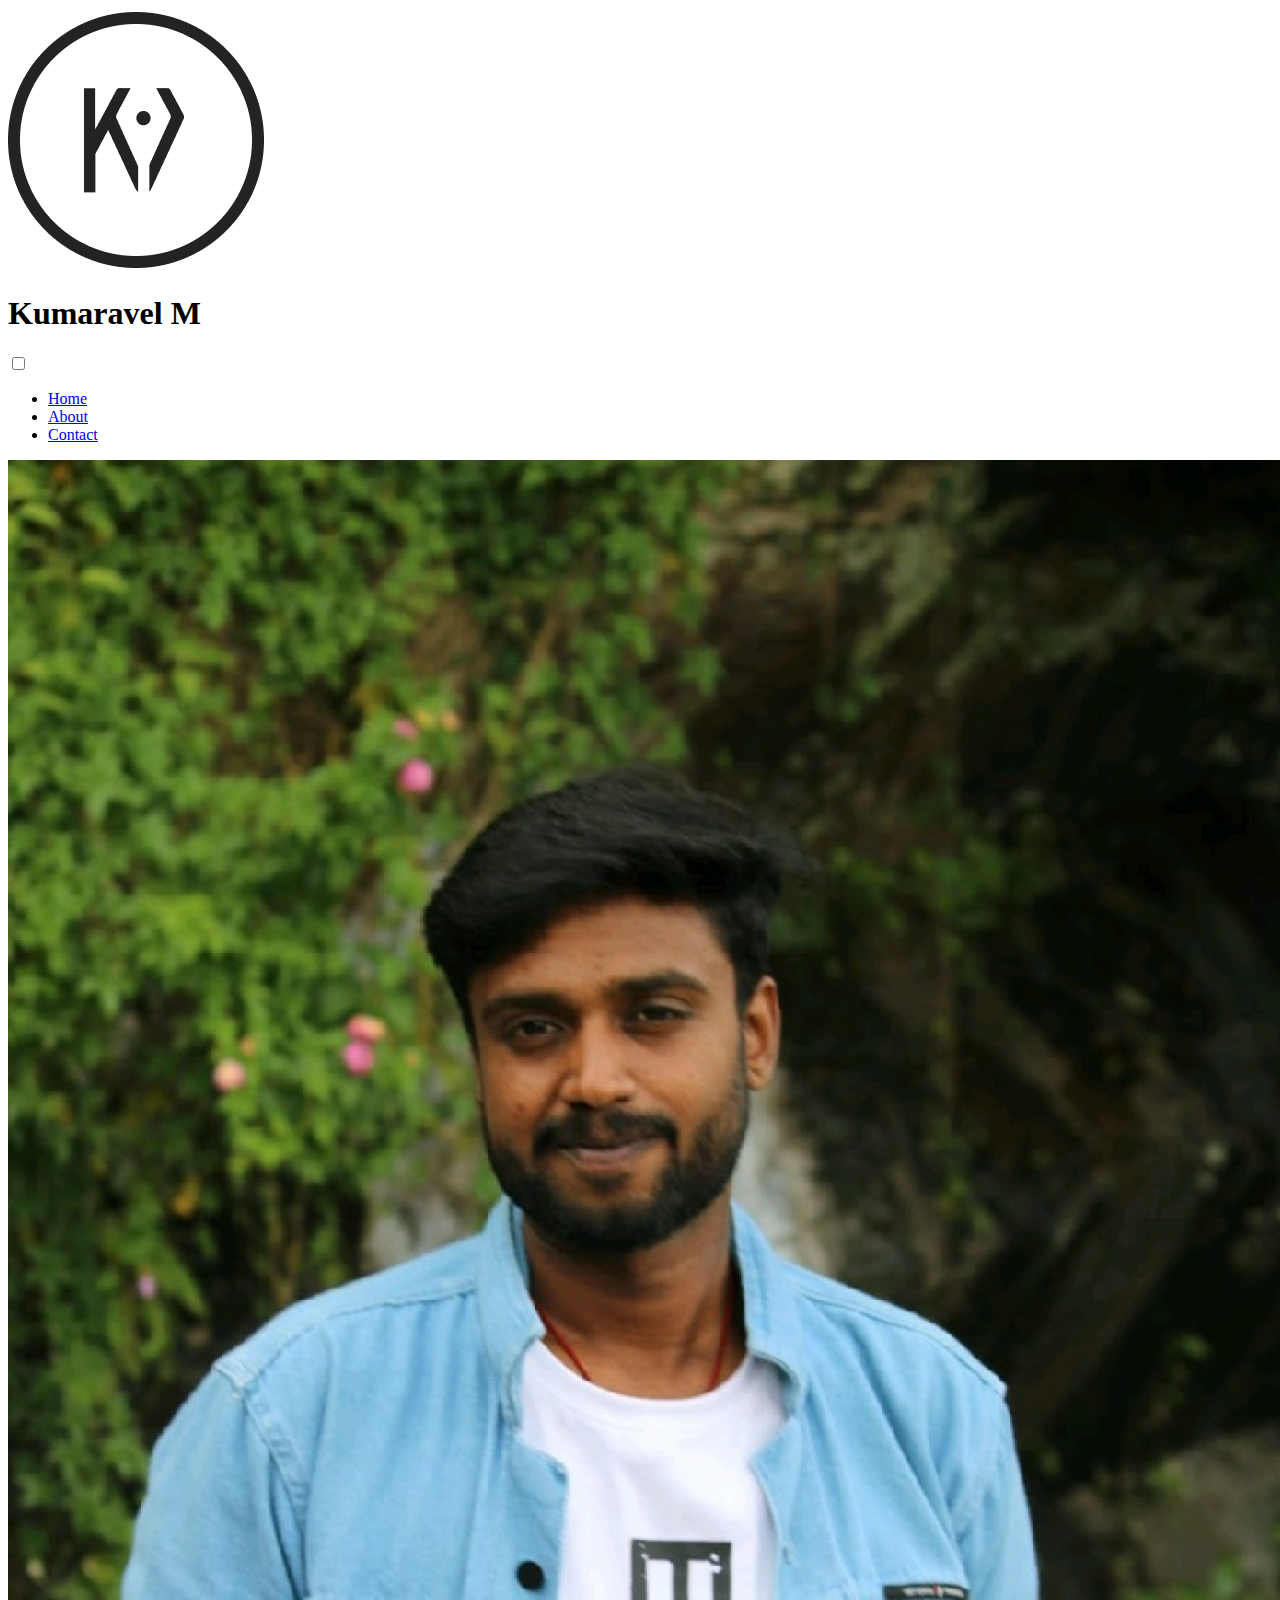
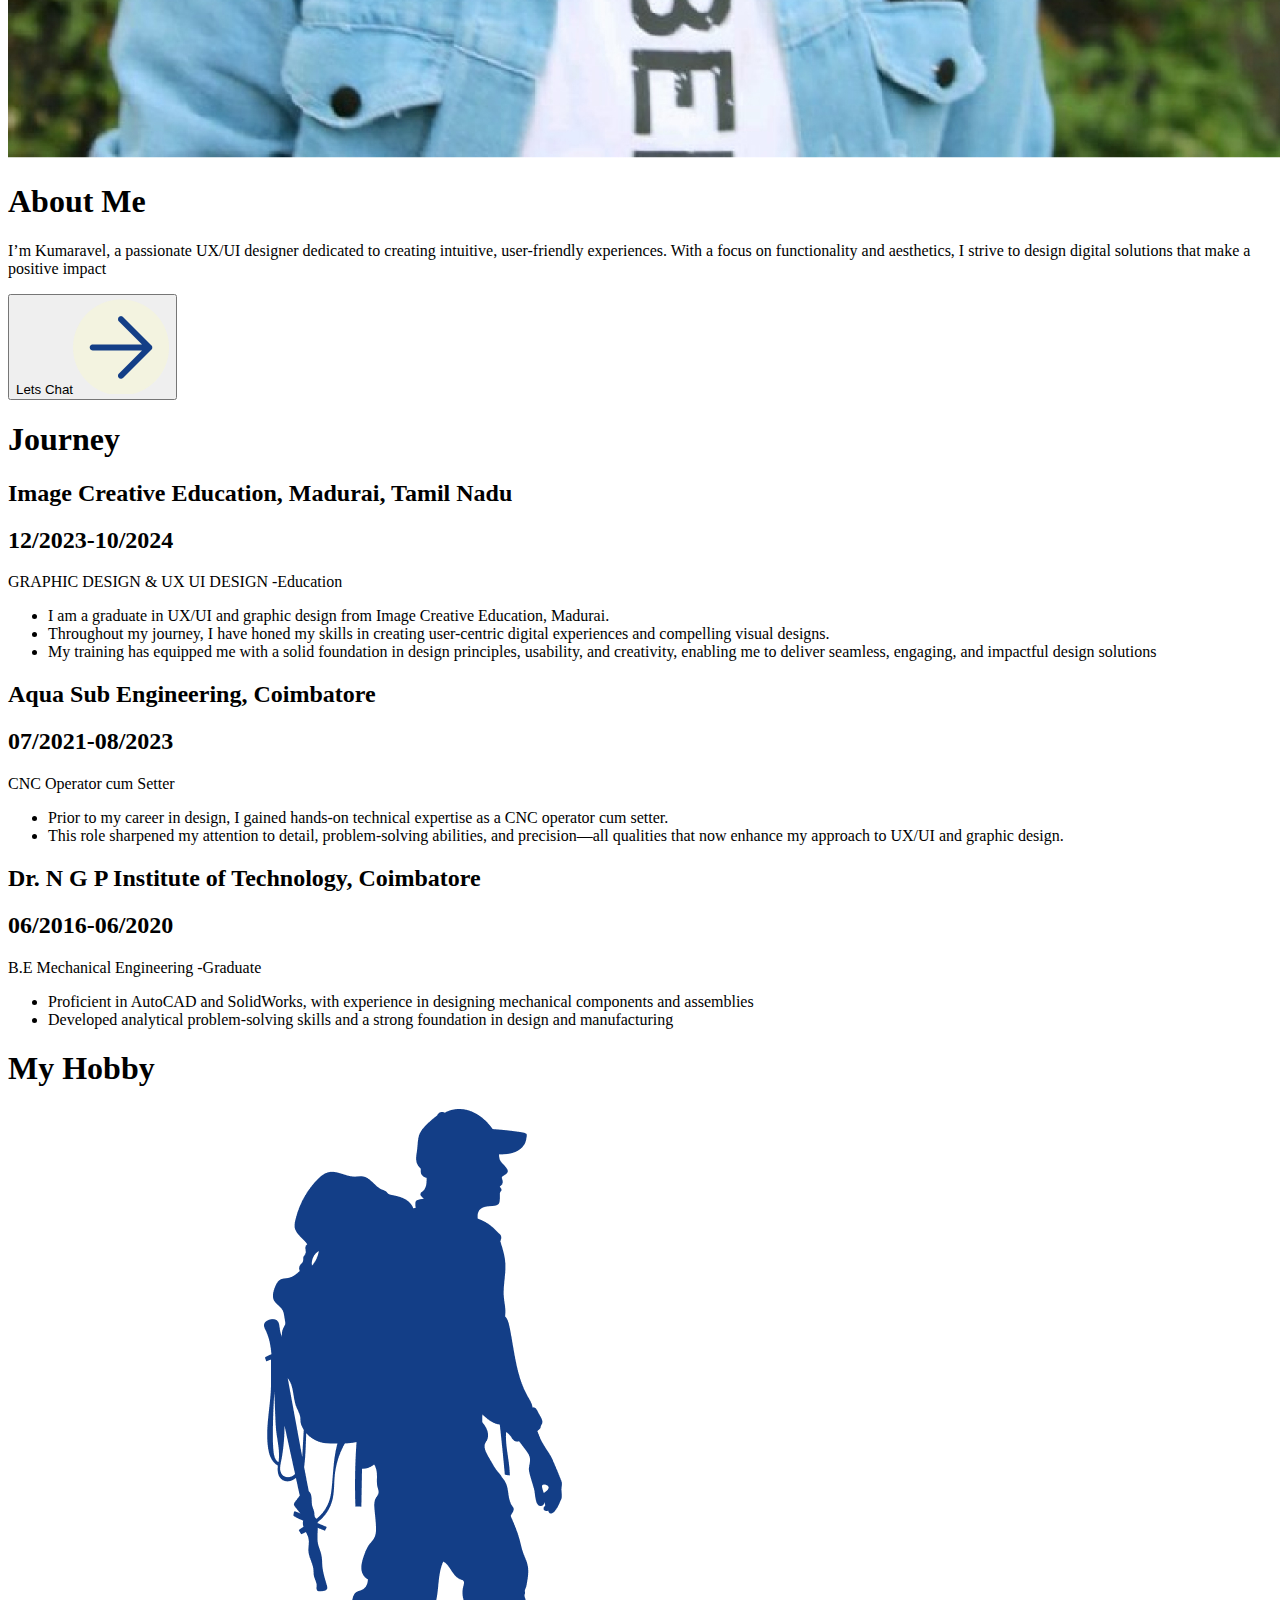
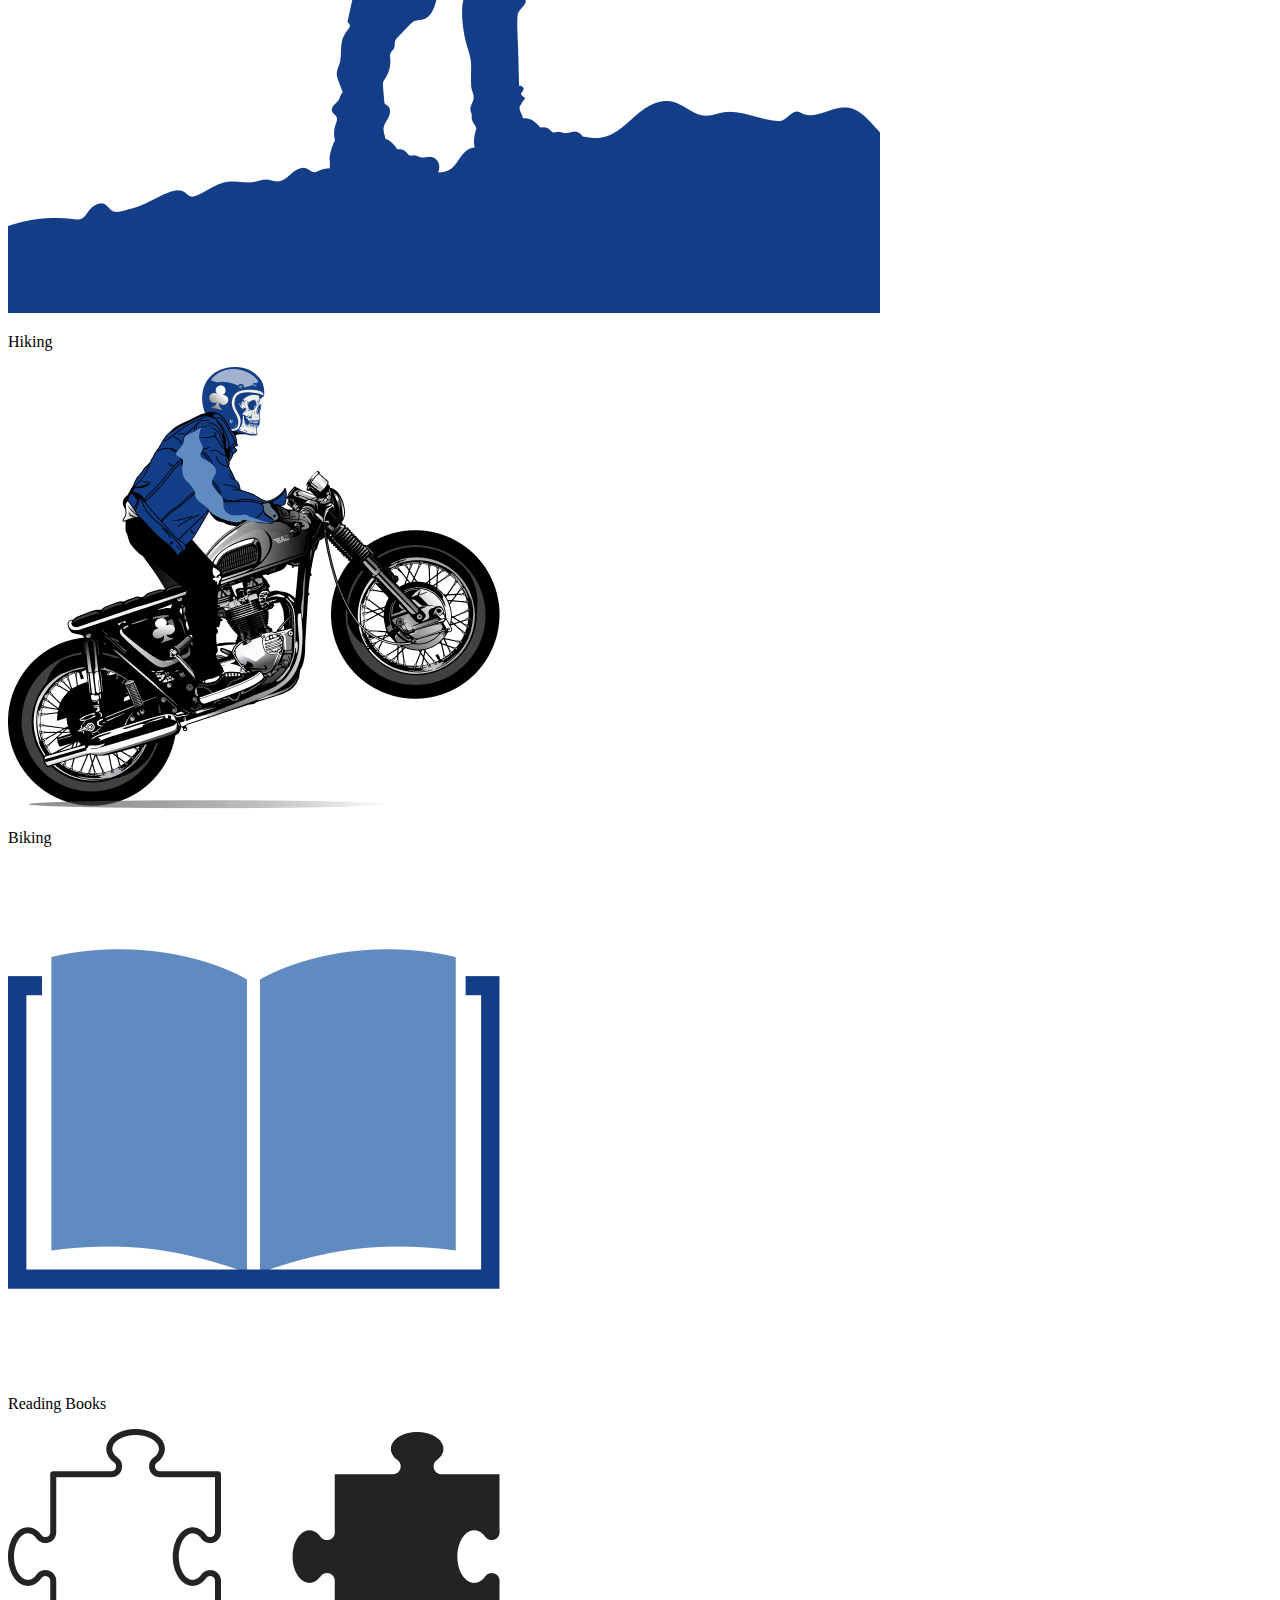
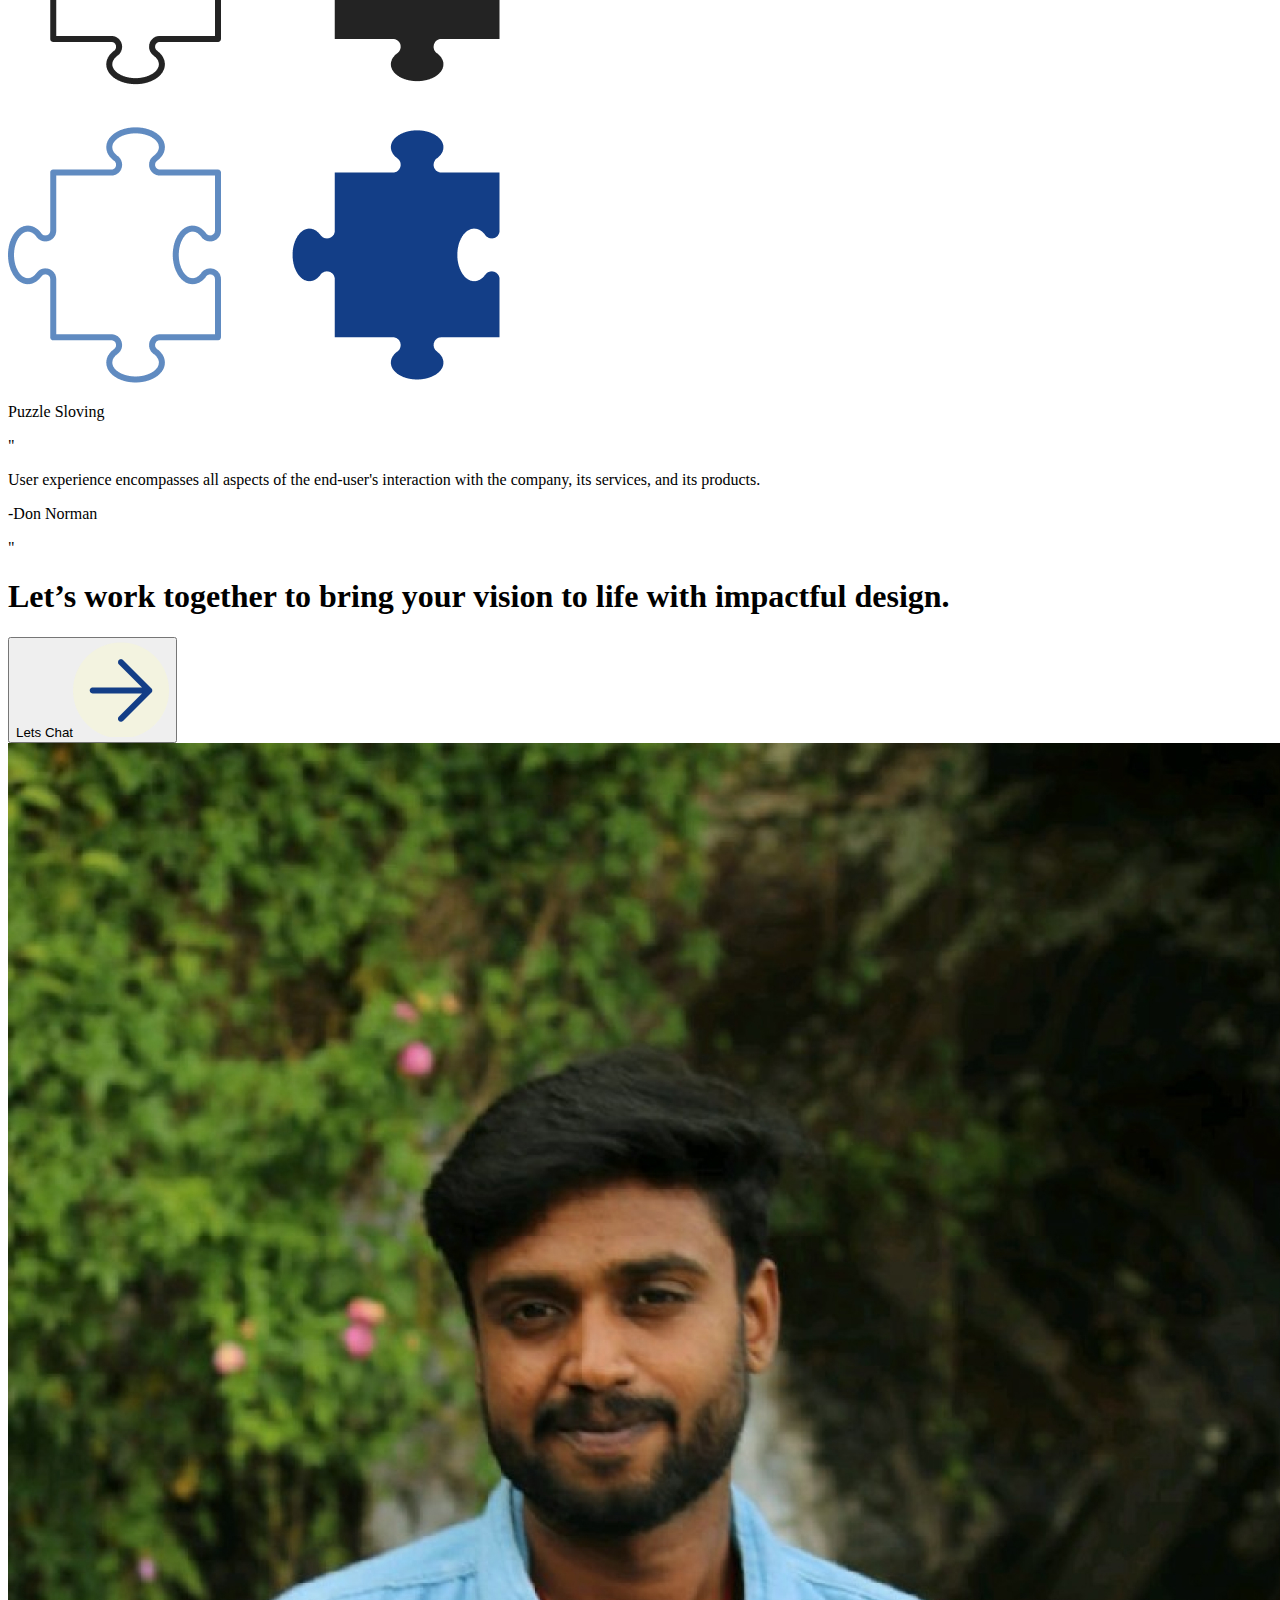
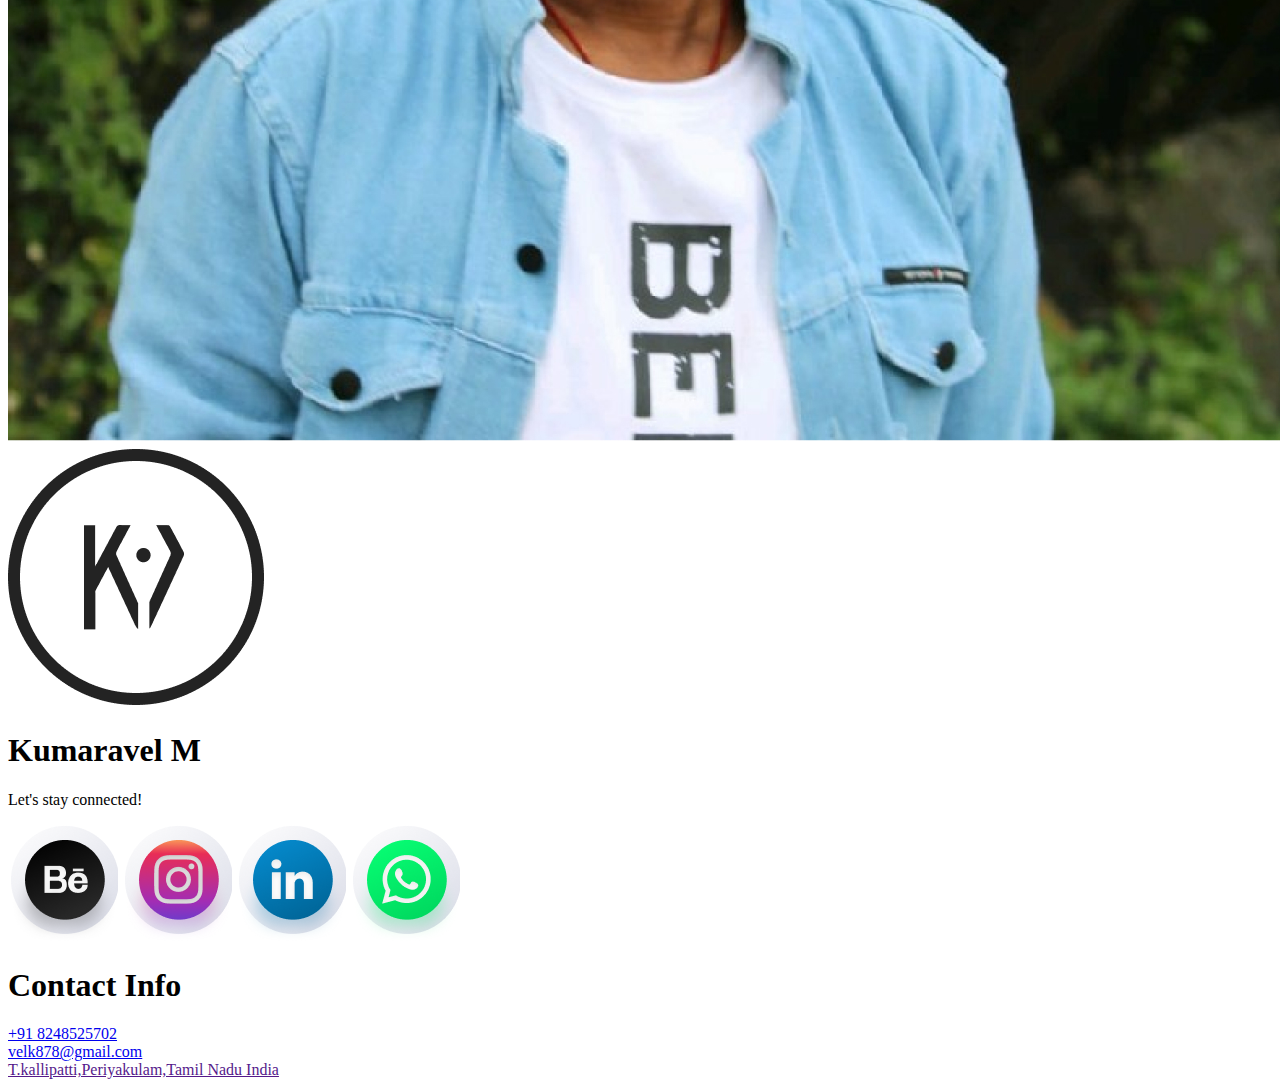
==== about.html @ c8b8e580 "Add files via upload" ====
<!DOCTYPE html>
<html lang="en">

<head>
    <meta charset="UTF-8">
    <meta name="viewport" content="width=device-width, initial-scale=1.0">
    <title>Kumaravel M-About</title>
    <link rel="stylesheet" href="https://cdnjs.cloudflare.com/ajax/libs/font-awesome/6.7.1/css/all.min.css"
        integrity="sha512-5Hs3dF2AEPkpNAR7UiOHba+lRSJNeM2ECkwxUIxC1Q/FLycGTbNapWXB4tP889k5T5Ju8fs4b1P5z/iB4nMfSQ=="
        crossorigin="anonymous" referrerpolicy="no-referrer" />
        <link rel="shortcut icon" href="../ux-portfolio/image/logo-svg.svg" type="image/x-icon">
    <link rel="stylesheet" href="../ux-portfolio/main.css" class="css">
    <link rel="stylesheet" href="../ux-portfolio/about.css" class="css">
    <script>
                    
        function redirect() {
          window.location.href = 'https://wa.me/8248525702';
        }
      </script>
</head>

<body>
    <div class="main-body ">
        <div class="banner">
            <nav class="navbar">
                <div class="logo">
                    <div><a href="./index.html"><img src="./image/logo-portfolio.png" alt="logo"></a></div>
                    <div>
                        <h1 class="text-cl fs-head">Kumaravel M</h1>
                    </div>
                </div>
                <div class="navicontent">
                    <input type="checkbox" name="" id="bur">
                    <label for="bur"><i class="fa-solid fa-bars"></i></label>
                    <ul>
                        <li><a href="./index.html" class="fs-para page fs-wt-600">Home</a></li>
                        <li><a href="./about.html" class="fs-para click fs-wt-600">About</a></li>
                        <li><a href="./contact.html" class="fs-para page fs-wt-600">Contact</a></li>
                    </ul>
                </div>
            </nav>
            <div class="about-banner">
                <div class="about-left">
                    <img src="./image/porfile.png" alt="banner-image">
                </div>
                <div class="about-right">
                    <h1 class="fs-head pri-cl">About Me </h1>
                    <p class="para fs-subdisplay text-cl">I’m Kumaravel, a passionate UX/UI designer dedicated to
                        creating intuitive, user-friendly experiences. With a focus on functionality and aesthetics, I
                        strive to design digital solutions that make a positive impact</p>

                        <button class="button primary chat" onclick="redirect()">
                            Lets Chat<img class='button-img' src="./image/button-icon.png" alt="button-icon">
                        </button>
                </div>
            </div>
        </div>

        <!-- journey -->
        <div class="journey">
            <h1 class="fs-head pri-cl">Journey</h1>
            <div class="journey-card">

                <div class="dot-back bg-pri">
                    <div class="dot bg-sec">
                    </div>
                </div>
                <div class="journeyCardHead fs-para pri-cl">
                    <div class="head-journey">
                        <h2>Image Creative Education, Madurai, Tamil Nadu</h2>
                        <h2 class="fs-para">12/2023-10/2024</h2>
                    </div>
                    <div>
                        <p class="fs-para  sec-cl">GRAPHIC DESIGN & UX UI DESIGN
                            -Education
                        </p>
                    </div>
                </div>
                <div class="journeyCardDetails">
                    <ul class="fs-para text-cl">
                        <li>I am a graduate in UX/UI and graphic design from Image Creative Education, Madurai. </li>
                        <li>Throughout my journey, I have honed my skills in creating user-centric digital experiences
                            and compelling visual designs.</li>
                        <li>My training has equipped me with a solid foundation in design principles, usability, and
                            creativity, enabling me to deliver seamless, engaging, and impactful design solutions</li>
                    </ul>
                </div>

            </div>
            <!-- experience -->
            <div class="journey-card">

                <div class="dot-back bg-pri">
                    <div class="dot bg-sec">
                    </div>
                </div>
                <div class="journeyCardHead fs-para pri-cl">
                    <div class="head-journey">
                        <h2>Aqua Sub Engineering, Coimbatore</h2>
                        <h2 class="fs-para">07/2021-08/2023</h2>
                    </div>
                    <div>
                        <p class="fs-para sec-cl">CNC Operator cum Setter
                        </p>
                    </div>
                </div>
                <div class="journeyCardDetails">
                    <ul class="fs-para text-cl">
                        <li>Prior to my career in design, I gained hands-on technical expertise as a CNC operator cum
                            setter. </li>
                        <li>This role sharpened my attention to detail, problem-solving abilities, and precision—all
                            qualities that now enhance my approach to UX/UI and graphic design.</li>
                    </ul>
                </div>

            </div>
            <!-- collage -->
            <div class="journey-card">

                <div class="dot-back bg-pri">
                    <div class="dot bg-sec">
                    </div>
                </div>
                <div class="journeyCardHead fs-para pri-cl">
                    <div class="head-journey">
                        <h2>Dr. N G P Institute of Technology, Coimbatore </h2>
                        <h2 class="fs-para">06/2016-06/2020</h2>
                    </div>
                    <div>
                        <p class="fs-para sec-cl">B.E Mechanical Engineering -Graduate
                        </p>
                    </div>
                </div>
                <div class="journeyCardDetails">
                    <ul class="fs-para text-cl">
                        <li>Proficient in AutoCAD and SolidWorks, with experience in designing mechanical components and
                            assemblies </li>
                        <li>Developed analytical problem-solving skills and a strong foundation in design and
                            manufacturing</li>
                    </ul>
                </div>

            </div>

        </div>
        <!-- hobby -->
        <div class="hobby">
            <h1 class="fs-head pri-cl">My Hobby</h1>
            <div class="hobbyCardHolder">
                <!-- hiking -->
                <div class="hobbyCards">
                    <div class="hobbyImageHolder">
                        <div class="orangebg">
                            <img src="./image/hiking.png" alt="hiking-Icon">
                        </div>
                    </div>
                    <div class="hikingName">
                        <p class="fs-subhead text-cl  fs-wt-600">Hiking</p>
                    </div>
                </div>
                <!-- biking -->
                <div class="hobbyCards">
                    <div class="hobbyImageHolder">
                        <div class="orangebg">
                            <img src="./image/biking.png" alt="bikingIcon">
                        </div>
                    </div>
                    <div class="hikingName">
                        <p class="fs-subhead text-cl  fs-wt-600">Biking</p>
                    </div>
                </div>
                <!-- readingBooks -->
                <div class="hobbyCards">
                    <div class="hobbyImageHolder">
                        <div class="orangebg">
                            <img src="./image/books.png" alt="bookIcon">
                        </div>
                    </div>
                    <div class="hikingName">
                        <p class="fs-subhead text-cl  fs-wt-600">Reading Books</p>
                    </div>
                </div>
                <!-- puzzle -->
                <div class="hobbyCards">
                    <div class="hobbyImageHolder">
                        <div class="orangebg">
                            <img src="./image/puzzle.png" alt="puzzleIcon">
                        </div>
                    </div>
                    <div class="hikingName">
                        <p class="fs-subhead text-cl  fs-wt-600">Puzzle Sloving</p>
                    </div>
                </div>
            </div>
        </div>
        <!-- my testimoy -->
        <div class="qoutes">
            <div class="qoutes-left">
                <div class="up">
                    <p class="fs-display pri-cl">"</p>
                </div>
                <div class="qoutes-content">
                    <p class="fs-para fs-wt-600
                    text-cl">User experience encompasses all aspects of the end-user's interaction with the company,
                        its services, and its products.</p>
                </div>
                <div class="qoutes-author"><p class="fs-para sec-cl fs-wt-600">-Don Norman</p></div>
                <div class="down">
                    <p class="fs-display pri-cl">"</p>
                </div>

            </div>
            <div class="qoutes-right">
                <h1 class="fs-head pri-cl">Let’s work together to bring your vision to life with impactful design.</h1>
                <button class="button primary chat" onclick="redirect()">
                    Lets Chat<img class='button-img' src="./image/button-icon.png" alt="button-icon">
                </button>
            

            </div>
        </div>














        
        <footer class="bg-three footer ">
            <div class="left">
                <div class="one">
                    <img src="./image/porfile.png" alt="ptrofile-picture">
                    <div class="logo">
                        <img src="./image/logo-portfolio.png" alt="logo-image">
                        <h1 class="fs-head">Kumaravel M</h1>
                    </div>

                </div>
                <div class="two">
                    <p class="fs-head">Let's stay connected!</p>
                </div>
                <div class="three">
                    <a href="https://www.behance.net/velenk" target="_blank"><img src="./image/Social Media/Behance.png"
                            alt="behancce-logo"></a>
                    <a href="" target="_blank"><img src="./image/Social Media/Instagram.png" alt="instagram-logo"></a>
                    <a href="https://www.linkedin.com/in/kumaravel-m-415823166/" target="_blank"><img
                            src="./image/Social Media/Linkedin.png" alt="linkedin-logo"></a>
                    <a href="https://wa.me/8248525702 " target="_blank"><img src="./image/Social Media/Whatsapp.png"
                            alt="whatsapp-logo"></a>

                </div>
            </div>
            <div class="right">
                <h1 class="fs-head">Contact Info</h1>
                <div class="address">
                    <div class="footer-right">
                        <div class="icon"><i class="fa-solid fa-phone"></i></div>
                        <a href="tel:8248525702" class="fs-para text-wt"> +91 8248525702</a>
                    </div>
                    <div class="footer-right">
                        <div class="icon">
                            <i class="fa-regular fa-envelope"></i>
                        </div>
                        <a href="mailto:velk878@gmail.com" class="fs-para text-wt">velk878@gmail.com</a>
                    </div>
                    <div class="footer-right">
                      <div class="icon"><i class="fa-solid fa-location-dot"></i></div>
                      <div>
                        <a href="" class="fs-para text-wt">T.kallipatti,Periyakulam,Tamil Nadu India</a>
                      </div>
                    </div>
                </div>
            </div>

        </footer>
    </div>

</body>

</html>
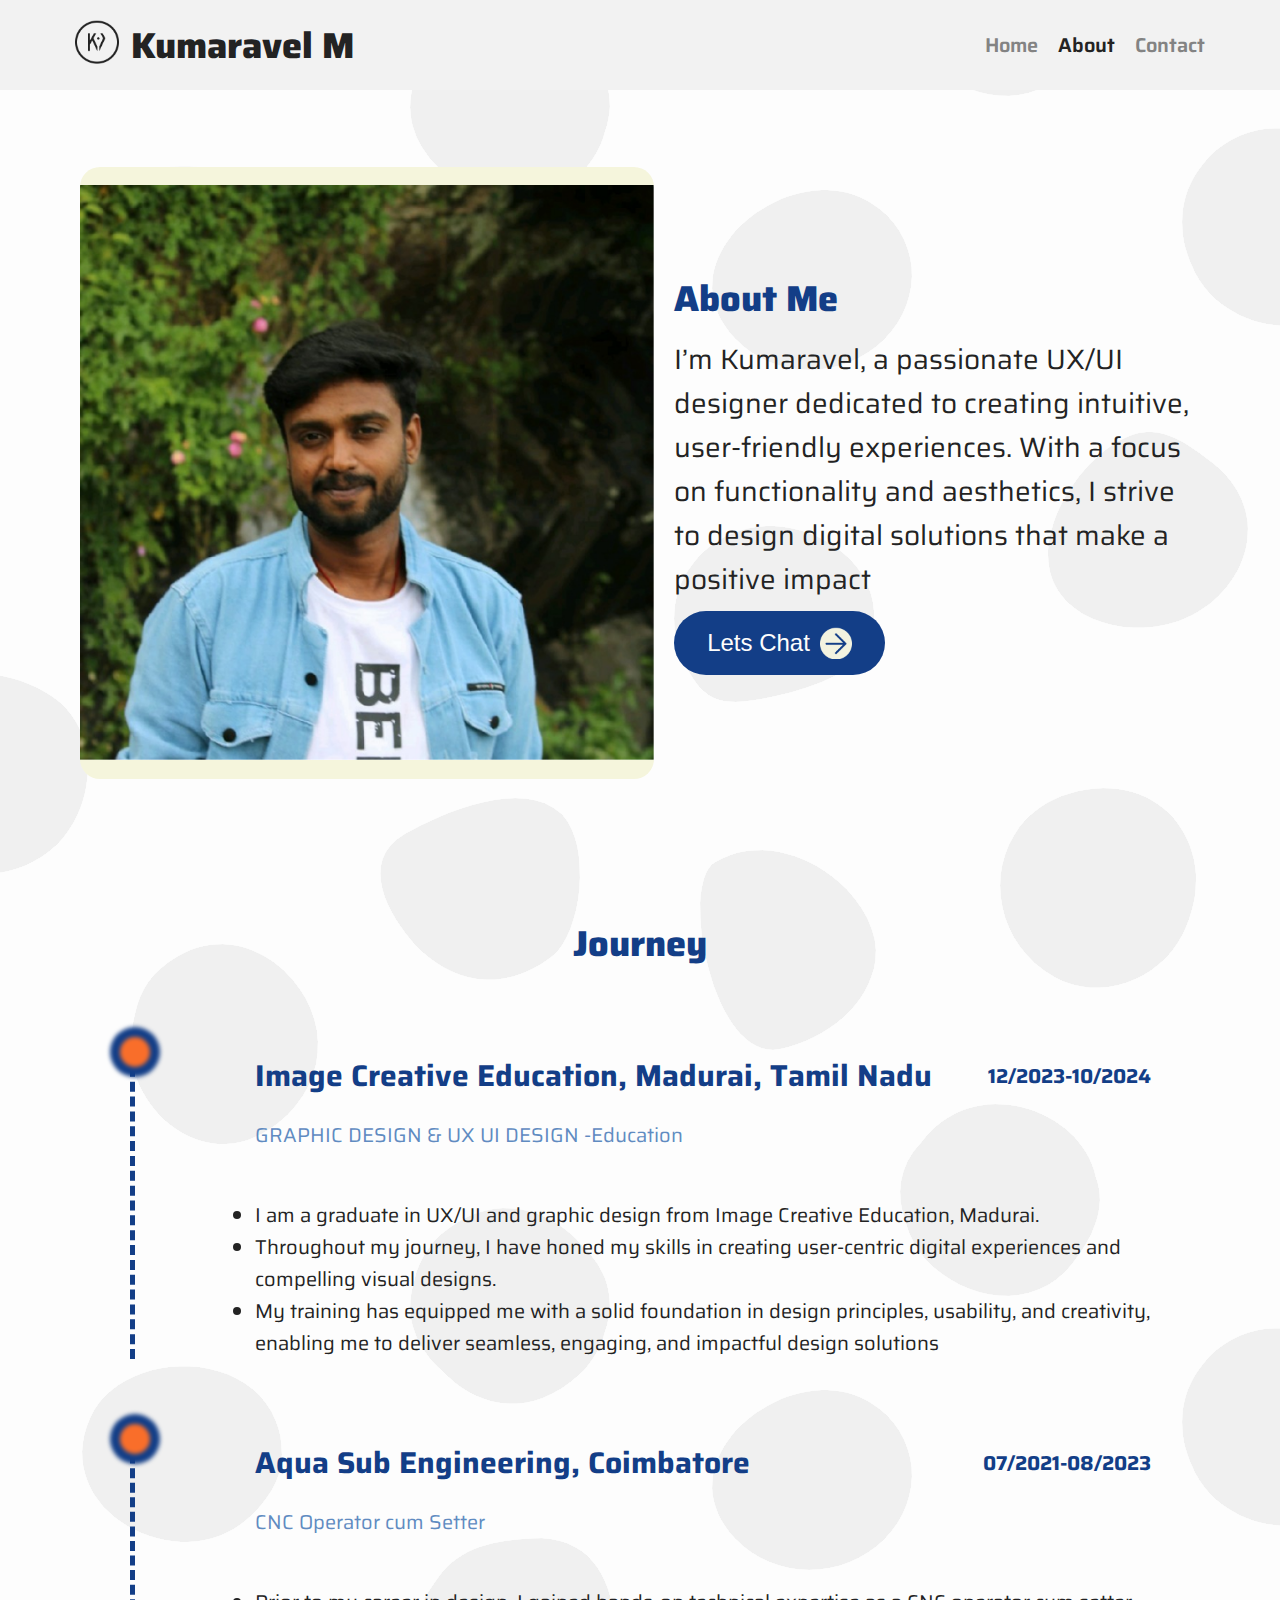
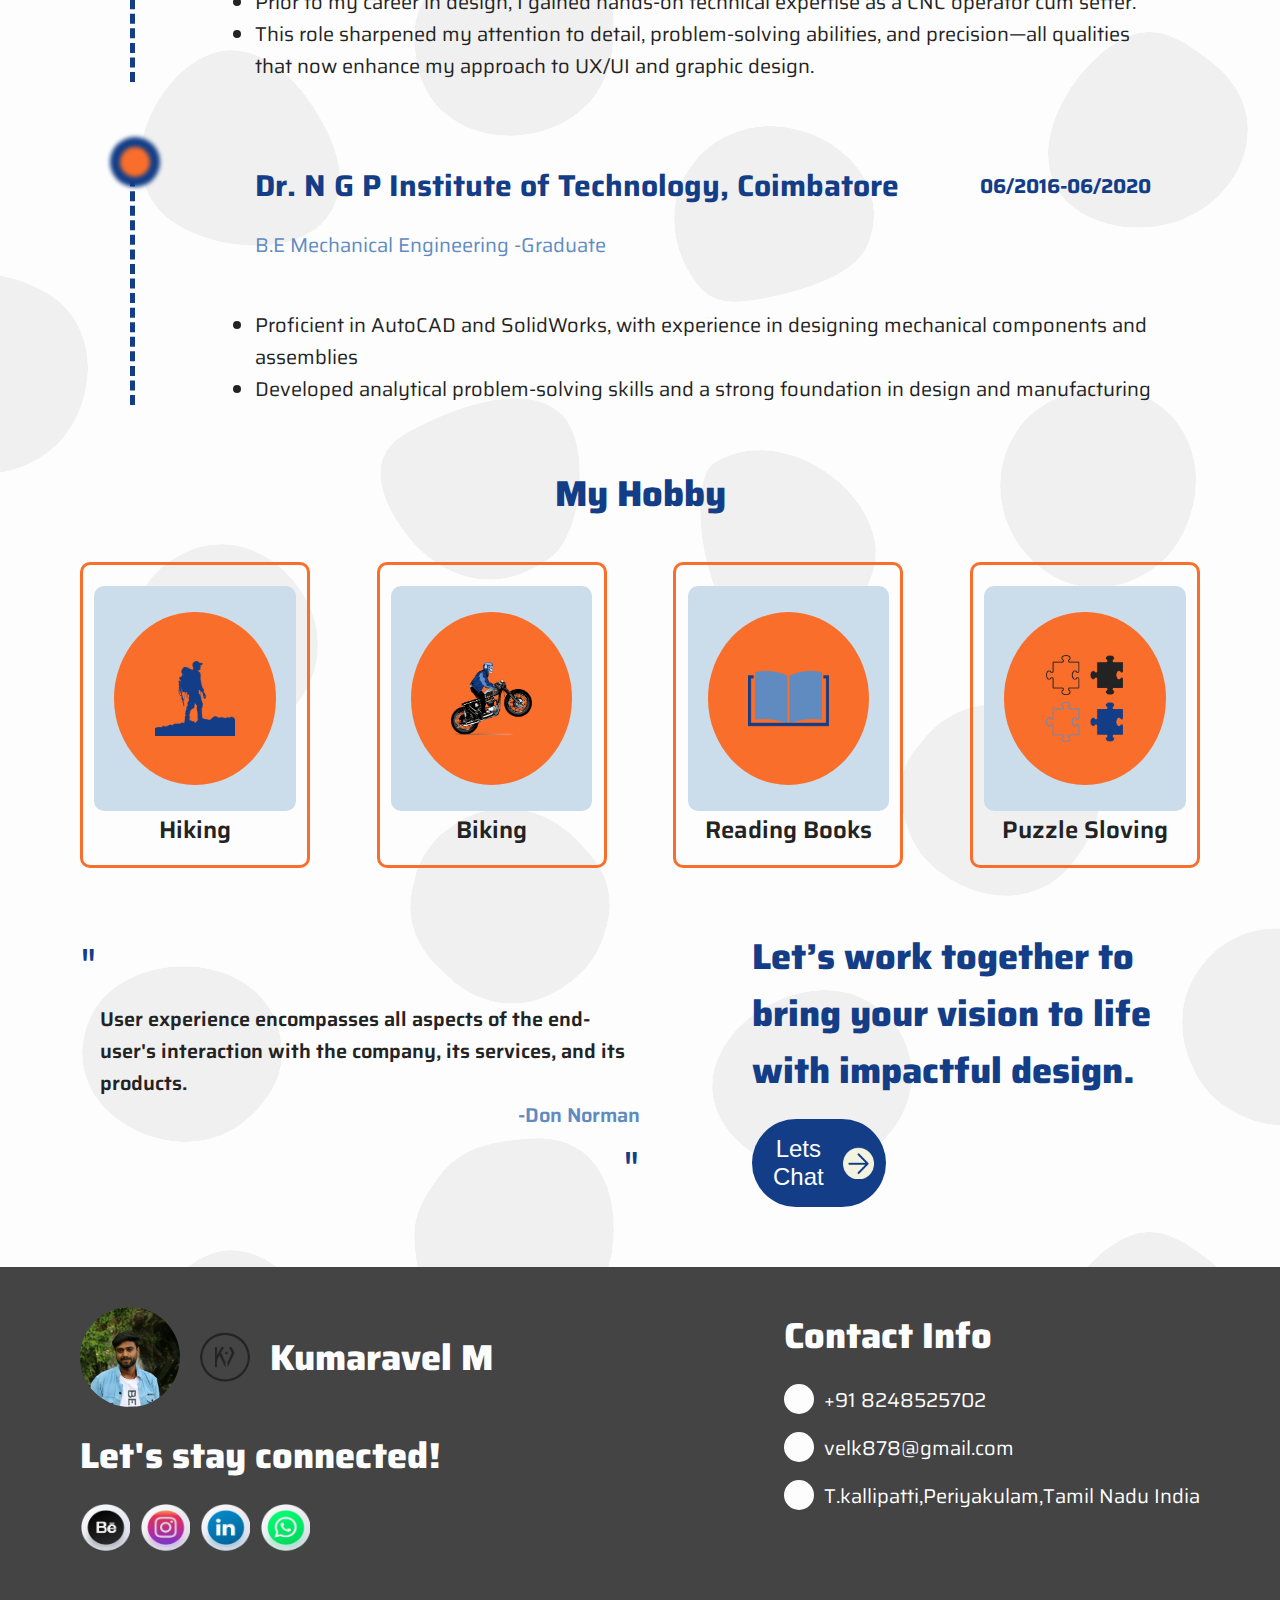
==== commit c7d6cc28: "Add files via upload" ====
--- a/about.html
+++ b/about.html
@@ -8,15 +8,15 @@
     <link rel="stylesheet" href="https://cdnjs.cloudflare.com/ajax/libs/font-awesome/6.7.1/css/all.min.css"
         integrity="sha512-5Hs3dF2AEPkpNAR7UiOHba+lRSJNeM2ECkwxUIxC1Q/FLycGTbNapWXB4tP889k5T5Ju8fs4b1P5z/iB4nMfSQ=="
         crossorigin="anonymous" referrerpolicy="no-referrer" />
-        <link rel="shortcut icon" href="../ux-portfolio/image/logo-svg.svg" type="image/x-icon">
-    <link rel="stylesheet" href="../ux-portfolio/main.css" class="css">
-    <link rel="stylesheet" href="../ux-portfolio/about.css" class="css">
+    <link rel="shortcut icon" href="./image/logo-svg.svg" type="image/x-icon">
+    <link rel="stylesheet" href="./main.css" class="css">
+    <link rel="stylesheet" href="./about.css" class="css">
     <script>
-                    
+
         function redirect() {
-          window.location.href = 'https://wa.me/8248525702';
+            window.location.href = 'https://wa.me/8248525702';
         }
-      </script>
+    </script>
 </head>
 
 <body>
@@ -49,9 +49,9 @@
                         creating intuitive, user-friendly experiences. With a focus on functionality and aesthetics, I
                         strive to design digital solutions that make a positive impact</p>
 
-                        <button class="button primary chat" onclick="redirect()">
-                            Lets Chat<img class='button-img' src="./image/button-icon.png" alt="button-icon">
-                        </button>
+                    <button class="button primary chat" onclick="redirect()">
+                        Lets Chat<img class='button-img' src="./image/button-icon.png" alt="button-icon">
+                    </button>
                 </div>
             </div>
         </div>
@@ -204,7 +204,9 @@
                     text-cl">User experience encompasses all aspects of the end-user's interaction with the company,
                         its services, and its products.</p>
                 </div>
-                <div class="qoutes-author"><p class="fs-para sec-cl fs-wt-600">-Don Norman</p></div>
+                <div class="qoutes-author">
+                    <p class="fs-para sec-cl fs-wt-600">-Don Norman</p>
+                </div>
                 <div class="down">
                     <p class="fs-display pri-cl">"</p>
                 </div>
@@ -215,25 +217,12 @@
                 <button class="button primary chat" onclick="redirect()">
                     Lets Chat<img class='button-img' src="./image/button-icon.png" alt="button-icon">
                 </button>
-            
-
-            </div>
-        </div>
-
-
-
-
-
-
-
-
-
-
-
-
-
-
-        
+
+
+            </div>
+        </div>
+
+
         <footer class="bg-three footer ">
             <div class="left">
                 <div class="one">
@@ -250,7 +239,8 @@
                 <div class="three">
                     <a href="https://www.behance.net/velenk" target="_blank"><img src="./image/Social Media/Behance.png"
                             alt="behancce-logo"></a>
-                    <a href="" target="_blank"><img src="./image/Social Media/Instagram.png" alt="instagram-logo"></a>
+                    <a href="https://www.instagram.com/silent_eye_07_/?__pwa=1" target="_blank"><img
+                            src="./image/Social Media/Instagram.png" alt="instagram-logo"></a>
                     <a href="https://www.linkedin.com/in/kumaravel-m-415823166/" target="_blank"><img
                             src="./image/Social Media/Linkedin.png" alt="linkedin-logo"></a>
                     <a href="https://wa.me/8248525702 " target="_blank"><img src="./image/Social Media/Whatsapp.png"
@@ -272,10 +262,10 @@
                         <a href="mailto:velk878@gmail.com" class="fs-para text-wt">velk878@gmail.com</a>
                     </div>
                     <div class="footer-right">
-                      <div class="icon"><i class="fa-solid fa-location-dot"></i></div>
-                      <div>
-                        <a href="" class="fs-para text-wt">T.kallipatti,Periyakulam,Tamil Nadu India</a>
-                      </div>
+                        <div class="icon"><i class="fa-solid fa-location-dot"></i></div>
+                        <div>
+                            <a href="https://maps.app.goo.gl/5FjZbsCL6PSfkKza9?g_st=ac" class="fs-para text-wt">T.kallipatti,Periyakulam,Tamil Nadu India</a>
+                        </div>
                     </div>
                 </div>
             </div>
--- a/main.css
+++ b/main.css
@@ -0,0 +1,816 @@
+@import url(https://fonts.googleapis.com/css2?family=Saira:wght@100;200;300;400;500;600;800;900&display=swap);
+
+body {
+    font-family: 'Saira', sans-serif;
+}
+
+* {
+    margin: 0px;
+    padding: 0px;
+}
+
+h1 {
+    margin: 0px;
+    padding: 0px;
+}
+
+p {
+    margin: 0px;
+    padding: 0px;
+}
+
+.pri-cl {
+    color: #133E87;
+}
+
+.sec-cl {
+    color: #608BC1;
+}
+
+.text-cl {
+    color: #232323;
+    text-decoration: none;
+}
+.text-wt{
+    color: #fdfdfd;
+    text-decoration: none;
+}
+
+.bg-one {
+    background-color: #fdfdfd;
+}
+
+.bg-two {
+    background-color: rgb(131, 131, 131, 0.4);
+}
+
+.bg-three {
+    background-color: #444444;
+}
+
+.fs-head {
+    font-size: 36px;
+    font-weight: 800;
+}
+.fs-subhead{
+    font-size: 24px;
+}
+
+.fs-para {
+    font-size: 20px;
+}
+.fs-display{
+    font-size: 48px;
+}
+.fs-subdisplay{
+    font-size: 28px;
+}
+.fs-wt-600{
+    font-weight: 600;
+}
+
+.main-body {
+    background-color: #fdfdfd;
+    background-image: url('./image/bg\ \(2\).png');
+    background-blend-mode:color-burn;
+    overflow: hidden;
+}
+
+.button {
+    border-radius: 50px;
+    /* height: 72px; */
+    display: flex;
+    gap: 10px;
+    justify-content: center;
+    align-items: center;
+    text-decoration: none;
+    border: none;
+    color: #fdfdfd;
+    padding: 16px 12px;
+    font-size: 24px;
+    font-weight: 500;
+    width: 30%;
+
+    &:hover {
+        background-color: #fdfdfd;
+        transition-duration: 0.7s;
+        color: #133E87;
+        border: #133E87 1px solid;
+    }
+
+}
+
+.button img {
+    width: 32px;
+    height: 32px;
+}
+
+.button:hover .button-img {
+    transition-duration: 0.7s;
+    transform: rotate(-45deg);
+}
+
+.reverse {
+    display: flex;
+    flex-direction: row-reverse;
+}
+
+.secondary-button {
+    width: 20%;
+    border: #232323 solid 1px;
+    border-radius: 2px;
+    color: #232323;
+    padding: 16px 12px;
+    font-size: 18px;
+    transition-duration: 0.7s;
+
+    &:hover {
+        color: #fdfdfd;
+        background-color: #232323;
+    }
+}
+
+.primary {
+    background-color: #133E87;
+}
+
+.sec {
+    color: #608BC1;
+}
+.page{
+    color: #838383;
+}
+.click{
+    color: #232323;
+}
+/* marigins */
+
+/* nav */
+.main-body .banner nav {
+    background-color: #f2f2f2;
+    height: 10vh;
+    /* width: 100vw; */
+    display: flex;
+    justify-content: space-between;
+    align-items: center;
+    padding: 0px 75px;
+}
+
+.main-body .banner nav .logo img {
+    width: 44px;
+    height: 44px;
+    /* background-color: #838383; */
+}
+
+.main-body .banner .navbar .logo {
+    display: flex;
+    /* flex-direction: column; */
+    gap: 12px;
+    align-items: center;
+    justify-content: center;
+    color: #232323;
+    /* font-size: 32px; */
+    font-weight: 700;
+    /* background-color: aquamarine; */
+    margin: 0px;
+}
+
+.main-body .banner nav .navicontent {
+    
+    display: flex;
+    gap: 32px;
+    align-items: center;
+    justify-content: center;
+    
+}
+.main-body .banner nav .navicontent input {
+    display: none;
+}
+.main-body .banner nav .navicontent label{
+    display: none;
+    z-index: 1;
+}
+a{
+    text-decoration: none;
+}
+.main-body .banner nav .navicontent ul {
+    display: flex;
+    gap: 20px;
+}
+.main-body .banner nav .navicontent ul li{
+    list-style-type: none;
+}
+
+.main-body .banner nav .navicontent h1 {
+    /* color: #232323; */
+    font-size: 20px;
+    font-weight: 600;
+    
+
+    &:hover {
+        text-decoration: underline;
+        transition-duration: 0.9s;
+    }
+}
+
+/*banner  */
+.main-body .banner .main-banner {
+    /* background-color: #fdfdfd; */
+    height: 85vh;
+    display: flex;
+    /* width: 100vw; */
+    justify-content: space-between;
+    align-items: center;
+    background-image: url(./image/banner-bg.png);
+    background-size: cover;
+    background-position: center;
+    background-repeat: no-repeat;
+    padding: 0px 80px;
+}
+
+.main-body .banner .main-banner .left {
+    width: 60%;
+    display: flex;
+    flex-direction: column;
+    gap: 12px;
+}
+
+
+.main-body .banner .main-banner .right {
+    width: 40%;
+    height: 80%;
+    /* background-color: aquamarine; */
+}
+
+.main-body .banner .main-banner .right img {
+    height: 100%;
+    width: 100%;
+    object-fit: contain;
+}
+#scrollToTopBtn {
+    position: fixed;
+    bottom: 20px;
+    right: 20px;
+    display: none; /* Hidden by default */
+    background-color: #007BFF;
+    color: red;
+    border: none;
+    border-radius: 5px;
+    padding: 10px 15px;
+    cursor: pointer;
+    box-shadow: 0px 4px 6px rgba(0, 0, 0, 0.1);
+    transition: opacity 0.3s ease, transform 0.3s ease;
+}
+
+#scrollToTopBtn:hover {
+    background-color: #0056b3;
+}
+
+/* specailies  */
+.main-body .Specialties {
+    display: flex;
+    gap: 20px;
+    margin: 60px 0px;
+    flex-direction: column;
+    align-items: center;
+    justify-content: center;
+    /* background-color: rgb(221, 137, 27); */
+    padding: 0px 80px;
+}
+.main-body .Specialties .card {
+    width: 100%;
+    display: flex;
+    justify-content: space-between;
+}
+
+.main-body .Specialties .card .cards {
+    width: 150px;
+    height: 150px;
+    border: #133E87 1px solid;
+    border-radius: 50%;
+    display: flex;
+    flex-direction: column;
+    justify-content: center;
+    align-items: center;
+    font-size: 20px;
+    font-weight: 500;
+    color: #133E87;
+    transition-duration: 0.9s;
+    
+    &:hover {
+        background-color: #133E87;
+        color: #fdfdfd;
+        filter: grayscale(0%);
+    }
+}
+.main-body .Specialties .card .cards:hover  img {
+    filter: grayscale(100%);
+}
+
+.main-body .Specialties .card .cards img {
+    width: 40%;
+    height: 40%;
+    filter: grayscale(0%);
+    transition-duration: 0.7s ;
+}
+
+.main-body .Specialties .card .cards:hover .main-body .Specialties .card .cards .card-img {
+    background-color: #fdfdfd;
+}
+
+.main-body .Specialties .card .cards p {
+    width: 70%;
+    text-align: center;
+}
+
+/* Tools I master */
+.main-body .tools {
+    display: flex;
+    gap: 40px;
+    flex-direction: column;
+    align-items: center;
+    justify-content: center;
+    text-align: center;
+    margin: 60px 0px;
+    padding: 0px 80px ;
+}
+
+.main-body .tools .head-tools {
+    display: flex;
+    flex-direction: column;
+    justify-content: center;
+    align-items: center;
+    /* gap: 20px; */
+
+}
+
+
+.main-body .tools .tools-card {
+    display: flex;
+    /* flex-wrap: wrap; */
+    gap: 12px;
+    justify-content: space-between;
+    animation: scroll-carousel 20s linear infinite;
+}
+
+@keyframes scroll-carousel {
+    0% {
+        transform: translatex(0%);
+    }
+
+    100% {
+        transform: translatex(-50%);
+    }
+}
+
+.main-body .tools .tools-card .tools-cards {
+    width: 184px;
+    height: 184px;
+    background-color: #133E87;
+    border-radius: 20px;
+    display: flex;
+    flex-direction: column;
+    justify-content: center;
+    align-items: center;
+    transition-duration: 0.9s;
+    font-size: 20px;
+    color: #fdfdfd;
+    border: #133E87 1px solid;
+
+    &:hover {
+        background-color: #fdfdfd;
+        color: #133E87;
+
+    }
+}
+
+.main-body .tools .tools-card .tools-cards img {
+    width: 50%;
+}
+
+
+/* portfolio */
+.main-body .portfolio {
+    display: flex;
+    gap: 40px;
+    flex-direction: column;
+    justify-content: center;
+    align-items: center;
+    padding: 0px 80px;
+    margin: 60px 0px;
+    /* text-align: center; */
+}
+
+.main-body .portfolio .head-portfolio {
+    text-align: center;
+    gap: 20px;
+    color: #232323;
+}
+
+.main-body .portfolio .head-portfolio h1 {
+    color: #133E87;
+    font-size: 36px;
+}
+
+.main-body .portfolio .portfolio-content {
+    display: flex;
+    flex-direction: column;
+    gap: 20px;
+    /* background-color: aqua; */
+}
+
+.main-body .portfolio .designs {
+    display: flex;
+    gap: 50px;
+    align-items: center;
+    justify-content: center;
+    padding: 40px 20px;
+    border-radius: 20px;
+
+}
+
+.main-body .portfolio .designs .design-image {
+    width: 30%;
+    display: flex;
+    justify-content: center;
+    align-items: center;
+    /* border: #232323 1px solid; */
+    padding: 10px 0px;
+}
+
+.main-body .portfolio .designs .design-image img {
+    height: 70%;
+    width: 70%;
+    object-fit: contain;
+    border: #232323 1px solid;
+    padding: 10px;
+    border-radius: 20px;
+}
+
+.main-body .portfolio .designs .design-details {
+    width: 60%;
+    height: 90%;
+    display: flex;
+    flex-direction: column;
+    gap: 8px;
+    justify-content: start;
+    padding: 10px;
+    border-left: #232323 3px solid;
+}
+
+.main-body .portfolio .designs .design-details button {
+    width: 60%;
+}
+
+/* footer */
+.main-body .footer {
+    color: #fdfdfd;
+    padding: 40px 80px;
+    display: flex;
+    justify-content: space-between;
+
+}
+
+.main-body .footer .left {
+    display: flex;
+    flex-direction: column;
+    gap: 20px;
+}
+
+.main-body .footer .left .one {
+    display: flex;
+    gap: 20px;
+    /* justify-content: center; */
+    align-items: center;
+}
+
+.main-body .footer .left .one img {
+    width: 100px;
+    height: 100px;
+    border-radius: 50%;
+}
+
+.main-body .footer .left .one .logo {
+    display: flex;
+    gap: 20px;
+    align-items: center;
+}
+
+.main-body .footer .left .one .logo img {
+    width: 50px;
+    height: 50px;
+}
+
+.main-body .footer .left .three {
+    display: flex;
+    gap: 10px;
+}
+
+.main-body .footer .left .three img {
+    width: 50px;
+    height: 50px;
+}
+/* footer right  */
+.footer-right{
+    display: flex;
+    gap: 10px;
+}
+.footer .right {
+    display: flex;
+    flex-direction: column;
+    gap: 20px;
+}
+.footer .right .address{
+    display: flex;
+    flex-direction: column;
+    gap: 16px;
+}
+.icon{
+    background-color: #fdfdfd;
+    color: #232323;
+    width: 30px;
+    height: 30px;
+    display: flex;
+    /* stroke: #232323 1px solid; */
+    justify-content: center;
+    align-items: center;
+    border-radius: 50%;
+}
+
+
+
+/*responsive  */
+/* common-class */
+@media (max-width: 1051px) {
+    .fs-display{
+     font-size: 36px;
+    }
+    .fs-subdisplay{
+     font-size: 20px;
+    }
+    .button{
+     font-size: 16px;
+    }
+    .fs-head{
+     font-size: 24px;
+    }
+    .fs-para{
+     font-size: 18px;
+    }
+   }
+/* nav */
+@media (max-width: 765px) {
+    .main-body .banner nav {
+        padding: 0px 40px ;
+    }
+}
+@media (max-width: 585px){
+    .main-body .banner nav .logo img {
+        width: 32px;
+        height: 32px;
+    }
+    .main-body .banner nav .navicontent {
+        position: relative;
+    }
+     .main-body .banner nav .navicontent label {
+        display: block;
+        color: #232323;
+        font-size: 32px;
+    }
+    .main-body .banner nav .navicontent ul {
+        text-align: left;
+        flex-direction: column;
+        justify-content: center;
+        z-index: 1;
+        align-items: center;
+        padding: 12px 32px;
+        border: #133E87 1px solid;
+        border-radius: 5px;
+        gap: 24px;
+        position: absolute;
+        top: 35px;
+        left :100px;
+        background-color: rgb(0, 86, 179,0.5);
+        transition-duration: 0.7s;
+    }
+    #bur:checked ~ ul{
+        top: 35px;
+        left: -70px;
+        /* z-index: -1; */
+    }
+     @media (max-width: 375px){
+        .fs-head {
+            font-size: 20px;
+        }
+        .main-body .banner nav {
+            padding: 0px 40px;
+        }
+    }
+}
+ /*banner*/
+ @media (max-width: 770px){
+    .fs-display {
+        font-size: 28px;
+    }
+    .fs-subdisplay {
+        font-size: 18px;
+    }
+    .button {
+        padding: 12px 24px;
+        font-size: 18px;
+        font-weight: 500;
+        width: 50%;
+    }
+    .main-body .banner .main-banner {
+        padding: 0px 60px;
+    }
+}
+@media (max-width: 620px) {
+    .fs-subdisplay {
+        font-size: 16px;
+    }
+}
+@media (max-width: 570px) {
+    .sec{
+            color: #133E87;
+    }
+    .sec-cl{
+        color: #133e87;
+    }
+        .main-body .banner nav {
+        padding: 0px 24px;
+    }
+    .main-body .banner .main-banner{
+        padding: 0px 24px;
+    }
+    
+.main-body .banner .main-banner{
+    flex-direction: column-reverse;
+    justify-content: center;
+    align-items: center;
+    position: relative;
+    /* background-color: darkblue; */
+    /* display: none; */
+}
+.main-body .banner .main-banner .right{
+    position: absolute;
+    opacity: 0.3;
+    /* display: none; */
+    z-index: 0;
+    /* background-color: rgb(136, 83, 14); */
+    width: 60%;
+}
+.main-body .banner .main-banner .left{
+    z-index: 1;
+    width: 100%;
+}
+.main-body .banner .main-banner .right img{
+    width: 100%;
+    object-fit: contain;
+
+}
+    .button {
+        padding: 8px 24px;
+        width: 50%;
+        font-size: 16px;
+    }
+}
+/* specialities */
+
+@media(max-width:784px){
+    
+    .main-body .Specialties .card  {
+        flex-wrap: wrap;
+        align-items: center;
+        justify-content: center;
+        gap: 12px;
+    }
+    .main-body .Specialties .card .cards {
+        width: 150px;
+        height: 150px;
+        font-size: 14px;
+    }
+    .main-body .Specialties .card .cards p {
+        width: 90%;
+    }
+    
+}
+
+/* 765px */
+@media (max-width: 930px) {
+    .main-body .portfolio {
+        padding: 0px 60px;
+        margin: 60px 0px;}
+        .main-body .footer{
+            padding: 30px 40px;
+        }
+    }
+    /* 850px */
+    @media (max-width: 850px) {
+        .main-body .footer{
+            flex-direction: column;
+            gap: 40px;
+        }
+    }
+/* 570px */
+@media(max-width:570px){
+    .fs-para {
+        font-size: 14px;
+    }
+    .secondary-button {
+        font-size: 12px;
+        transition-duration: 0.7s;
+    }
+    /* specialties */
+    .main-body .Specialties{
+        padding: 0px 24px;
+        margin: 0px 20px;
+    }
+    /* tools */
+    .main-body .tools  {
+        padding: 0px 24px;
+        margin: 20px 0px ;
+    }
+    .main-body .tools .tools-card .tools-cards {
+        width: 120px;
+        height: 120px;
+    }
+    /* portfolio */
+.main-body .portfolio {
+    margin: 20px 0px ;
+    gap: 20px;
+    padding: 0px 24px;
+}
+.main-body .portfolio .designs {
+    padding: 20px 8px;
+    gap: 12px;
+}
+.main-body .portfolio .designs .design-details {
+    width: 100%;
+    gap: 8px;
+    padding: 0px 0px 0px 8px;
+    border-left: #232323 1px solid;
+}    
+.main-body .portfolio .designs .design-details button {
+    width: 60%;
+}
+.main-body .portfolio .designs .design-image{
+    padding:4px;
+    width: 50%;
+    height: 100px;
+}
+.main-body .portfolio .designs .design-image img {
+    object-fit: contain;
+    /* padding: 4px; */
+    width: 100%;
+    height: 100%;
+}
+/* footer */
+.main-body .footer {
+    flex-direction: column;
+    padding: 20px 24px;
+    gap: 20px;
+}
+.main-body .footer .left {
+    display: flex;
+    flex-direction: column;
+    gap: 12px;
+}
+.footer .right {
+    gap: 8px;
+}
+.footer .right .address {
+    gap: 8px;
+}
+.main-body .banner .main-banner {
+    height: 60vh;
+}
+.main-body .Specialties .card .cards {
+    width: 120px;
+    height: 120px;
+    justify-content: space-evenly;
+    align-items: space-evenly;  
+}
+
+}
+
+@media(max-width:470px){
+    .main-body .portfolio .designs{
+        position: relative;
+        background-color: rgb(131, 131, 131, 0.4);
+    }
+    .main-body .portfolio .designs .design-image{
+        /* position: absolute; */
+        /* display: none; */
+    }
+    /* .designs-rev{
+        display: flex;
+        flex-direction: column;
+        border-right: #232323 2px solid;
+        align-items: end;
+    } */
+    .main-body .portfolio .designs:nth-child(2) {
+        border: none;
+    }
+}
+
--- a/about.css
+++ b/about.css
@@ -0,0 +1,404 @@
+* {
+    margin: 0px;
+    padding: 0px;
+}
+
+.bg-pri {
+    background-color: #133E87;
+}
+
+.bg-sec {
+    background-color: #F96E2A;
+}
+
+.link {
+    text-decoration: none;
+}
+
+ul {
+    list-style-type: disc;
+}
+
+.main-body .about-banner {
+    display: flex;
+    height: 85vh;
+    gap: 20px;
+    /* width: 100vw; */
+    justify-content: space-between;
+    align-items: center;
+    padding: 0px 80px;
+}
+
+.main-body .about-banner .about-left {
+    /* width: 50%;   */
+    height: 80%;
+    display: flex;
+    justify-content: center;
+    align-items: center;
+    /* background-color: aqua;   */
+
+    /* background-color: aquamarine; */
+}
+
+.main-body .about-banner .about-left img {
+    height: 100%;
+    width: 100%;
+    object-fit: contain;
+    border-radius: 20px;
+    background-color: beige;
+}
+
+.main-body .about-banner .about-right {
+    width: 50%;
+    display: flex;
+    flex-direction: column;
+    gap: 10px;
+}
+
+.main-body .about-banner .about-right .chat {
+    width: 40%;
+}
+
+/* journey */
+.main-body .journey {
+    padding: 60px 80px;
+    display: flex;
+    flex-direction: column;
+    align-items: center;
+    gap: 80px;
+}
+
+.main-body .journey .journey-card {
+    width: 80%;
+    display: flex;
+    flex-direction: column;
+    gap: 48px;
+    padding: 0px 0px 0px 120px;
+    /* background-color: aquamarine; */
+    border-left: #133E87 5px dashed;
+    /* align-items: end; */
+    position: relative;
+}
+
+.main-body .journey .journey-card .dot-back {
+    width: 50px;
+    height: 50px;
+    border-radius: 50%;
+    display: flex;
+    justify-content: center;
+    align-items: center;
+    position: absolute;
+    filter: blur(2px);
+    /* -webkit-backdrop-filter: blur(10px);  */
+    top: -25px;
+    left: -25px;
+    /* background-color: ; */
+}
+
+.main-body .journey .journey-card .dot-back .dot {
+    width: 60%;
+    height: 60%;
+    border-radius: 50%;
+}
+
+.main-body .journey .journey-card .journeyCardHead {
+    display: flex;
+    flex-direction: column;
+    gap: 20px;
+}
+
+.main-body .journey .journey-card .journeyCardHead .head-journey {
+    display: flex;
+    justify-content: space-between;
+    align-items: center;
+    /* gap: 80px; */
+}
+
+.main-body .journey .journey-card .journeyCardDetails {
+    width: 100%;
+}
+
+/* hobby */
+.main-body .hobby {
+    display: flex;
+    flex-direction: column;
+    align-items: center;
+    gap: 40px;
+    padding: 0px 80px;
+}
+
+.main-body .hobby .hobbyCardHolder {
+    width: 100%;
+    display: flex;
+    justify-content: space-between;
+    align-items: center;
+}
+
+.main-body .hobby .hobbyCardHolder .hobbyCards {
+    width: 20%;
+    height: 300px;
+    border: #F96E2A 3px solid;
+    border-radius: 10px;
+    display: flex;
+    flex-direction: column;
+    justify-content: center;
+    align-items: center;
+    position: relative;
+}
+
+.main-body .hobby .hobbyCardHolder .hobbyCards .hobbyImageHolder {
+    background-color: #CBDCEB;
+    border-radius: 10px;
+    margin: 5px 0px 0px 0px;
+    width: 90%;
+    height: 75%;
+    display: flex;
+    flex-direction: column;
+    justify-content: center;
+    align-items: center;
+    transition-duration: 0.7s;
+}
+
+.main-body .hobby .hobbyCardHolder .hobbyCards:hover .hobbyImageHolder {
+    height: 100%;
+    width: 100%;
+    margin: 0px;
+
+}
+
+.main-body .hobby .hobbyCardHolder .hobbyCards .hobbyImageHolder .orangebg {
+    width: 80%;
+    height: 77%;
+    border-radius: 50%;
+    background-color: #F96E2A;
+    display: flex;
+    justify-content: center;
+    align-items: center;
+    /* position: relative; */
+}
+
+.main-body .hobby .hobbyCardHolder .hobbyCards:hover .orangebg {
+    height: 60%;
+
+}
+
+.main-body .hobby .hobbyCardHolder .hobbyCards .hobbyImageHolder .orangebg img {
+    width: 50%;
+    height: 50%;
+    object-fit: contain;
+}
+
+.main-body .hobby .hobbyCardHolder .hobbyCards .hikingName {
+    text-align: center;
+}
+
+.main-body .hobby .hobbyCardHolder .hobbyCards :hover .hikingName p {
+    position: absolute;
+    top: 20%;
+    left: 20%;
+    color: #fdfdfd;
+
+}
+
+/* qoutes */
+.main-body .qoutes {
+    display: flex;
+    justify-content: space-between;
+    gap: 50px;
+    padding: 60px 80px;
+    /* background-color: aqua; */
+}
+
+.main-body .qoutes .qoutes-left {
+    width: 50%;
+}
+
+.main-body .qoutes .qoutes-left .qoutes-content {
+    /* width: 80%; */
+    padding: 0px 0px 0px 20px;
+    /* background-color: #F96E2A; */
+}
+
+.main-body .qoutes .qoutes-left .qoutes-author {
+    display: flex;
+    justify-content: end;
+}
+
+.main-body .qoutes .qoutes-left .down {
+    display: flex;
+    justify-content: end;
+}
+
+/* .main-body .qoutes .qoutes-left .up{
+    line-height: 100%;
+} */
+.main-body .qoutes .qoutes-right {
+    width: 40%;
+    display: flex;
+    flex-direction: column;
+    justify-content: center;
+    align-items: start;
+    gap: 20px;
+}
+
+/* 930px */
+@media (max-width:930px) {
+    .button {
+        width: 50%;
+    }
+
+    .main-body .about-banner {
+        padding: 0px 60px;
+    }
+
+    .main-body .journey {
+        padding: 0px 60px;
+        gap: 60px;
+    }
+
+    .main-body .hobby {
+        padding: 40px 60px 0px 60px;
+
+    }
+
+    .main-body .hobby .hobbyCardHolder .hobbyCards {
+        height: 250px;
+    }
+
+    .main-body .qoutes {
+        padding: 40px 60px;
+    }
+
+}
+
+@media (max-width:840px) {
+    .fs-subhead {
+        font-size: 20px;
+    }
+
+    .main-body .about-banner .about-left {
+        width: 30%;
+        height: auto;
+        /* background-color: #133E87; */
+    }
+
+    .main-body .about-banner .about-left img {
+        border-radius: 20px;
+    }
+
+    .main-body .about-banner .about-right {
+        width: 70%;
+    }
+
+    .main-body .hobby .hobbyCardHolder .hobbyCards {
+        width: 20%;
+        height: 200px;
+        text-align: center;
+    }
+
+    .main-body .hobby .hobbyCardHolder .hobbyCards .hobbyImageHolder .orangebg {
+        width: 90%;
+        height: 70%;
+    }
+
+    .main-body .journey .journey-card .journeyCardHead {
+        gap: 12px;
+    }
+
+    .main-body .journey .journey-card {
+        gap: 32px;
+        padding: 0px 0px 0px 90px;
+    }
+}
+
+@media (max-width:690px) {
+    .main-body .hobby .hobbyCardHolder .hobbyCards {
+        width: 22%;
+    }
+}
+
+@media (max-width:570px) {
+    .main-body .about-banner {
+        padding: 0px 24px;
+    }
+
+    .main-body .journey {
+        padding: 0px 24px;
+        gap: 20px;
+    }
+
+    .main-body .journey .journey-card {
+        gap: 20px;
+    }
+
+    .main-body .journey .journey-card {
+        padding: 0px 0px 0px 45px;
+    }
+
+    .main-body .hobby {
+        gap: 20px;
+        padding: 20px 24px;
+    }
+
+    .main-body .qoutes {
+        padding: 20px 24px;
+    }
+}
+
+@media (max-width:450px) {
+    .main-body .about-banner {
+        position: relative;
+        height: 60vh;
+    }
+
+    .main-body .about-banner .about-left {
+        width: 75px;
+        position: absolute;
+        border-radius: 50px;
+        top: 10%;
+        left: 5px;
+        overflow: hidden;
+    }
+
+    .main-body .about-banner .about-right {
+        width: 100%;
+    }
+
+    .main-body .about-banner .about-right h1 {
+        margin-left: 65px;
+    }
+    .main-body .hobby .hobbyCardHolder {
+        flex-wrap: wrap;
+        gap: 20px;
+    }
+
+    .main-body .hobby .hobbyCardHolder .hobbyCards {
+        width: 40%;
+        border: #F96E2A 1.5px solid;
+        height: 200px;
+    }
+
+    .main-body .hobby .hobbyCardHolder .hobbyCards .hobbyImageHolder {
+        margin: 0px;
+        width: 100%;
+        height: 100%;
+    }
+    .hobbyCards .hikingName p {
+        font-weight: 600;
+        font-size: 16px;
+        color: #414040;
+    }
+
+    .main-body .qoutes {
+        flex-direction: column;
+        gap: 10px;
+    }
+
+    .main-body .qoutes .qoutes-left {
+        width: 100%;
+    }
+
+    .main-body .qoutes .qoutes-right {
+        width: 100%;
+    }
+}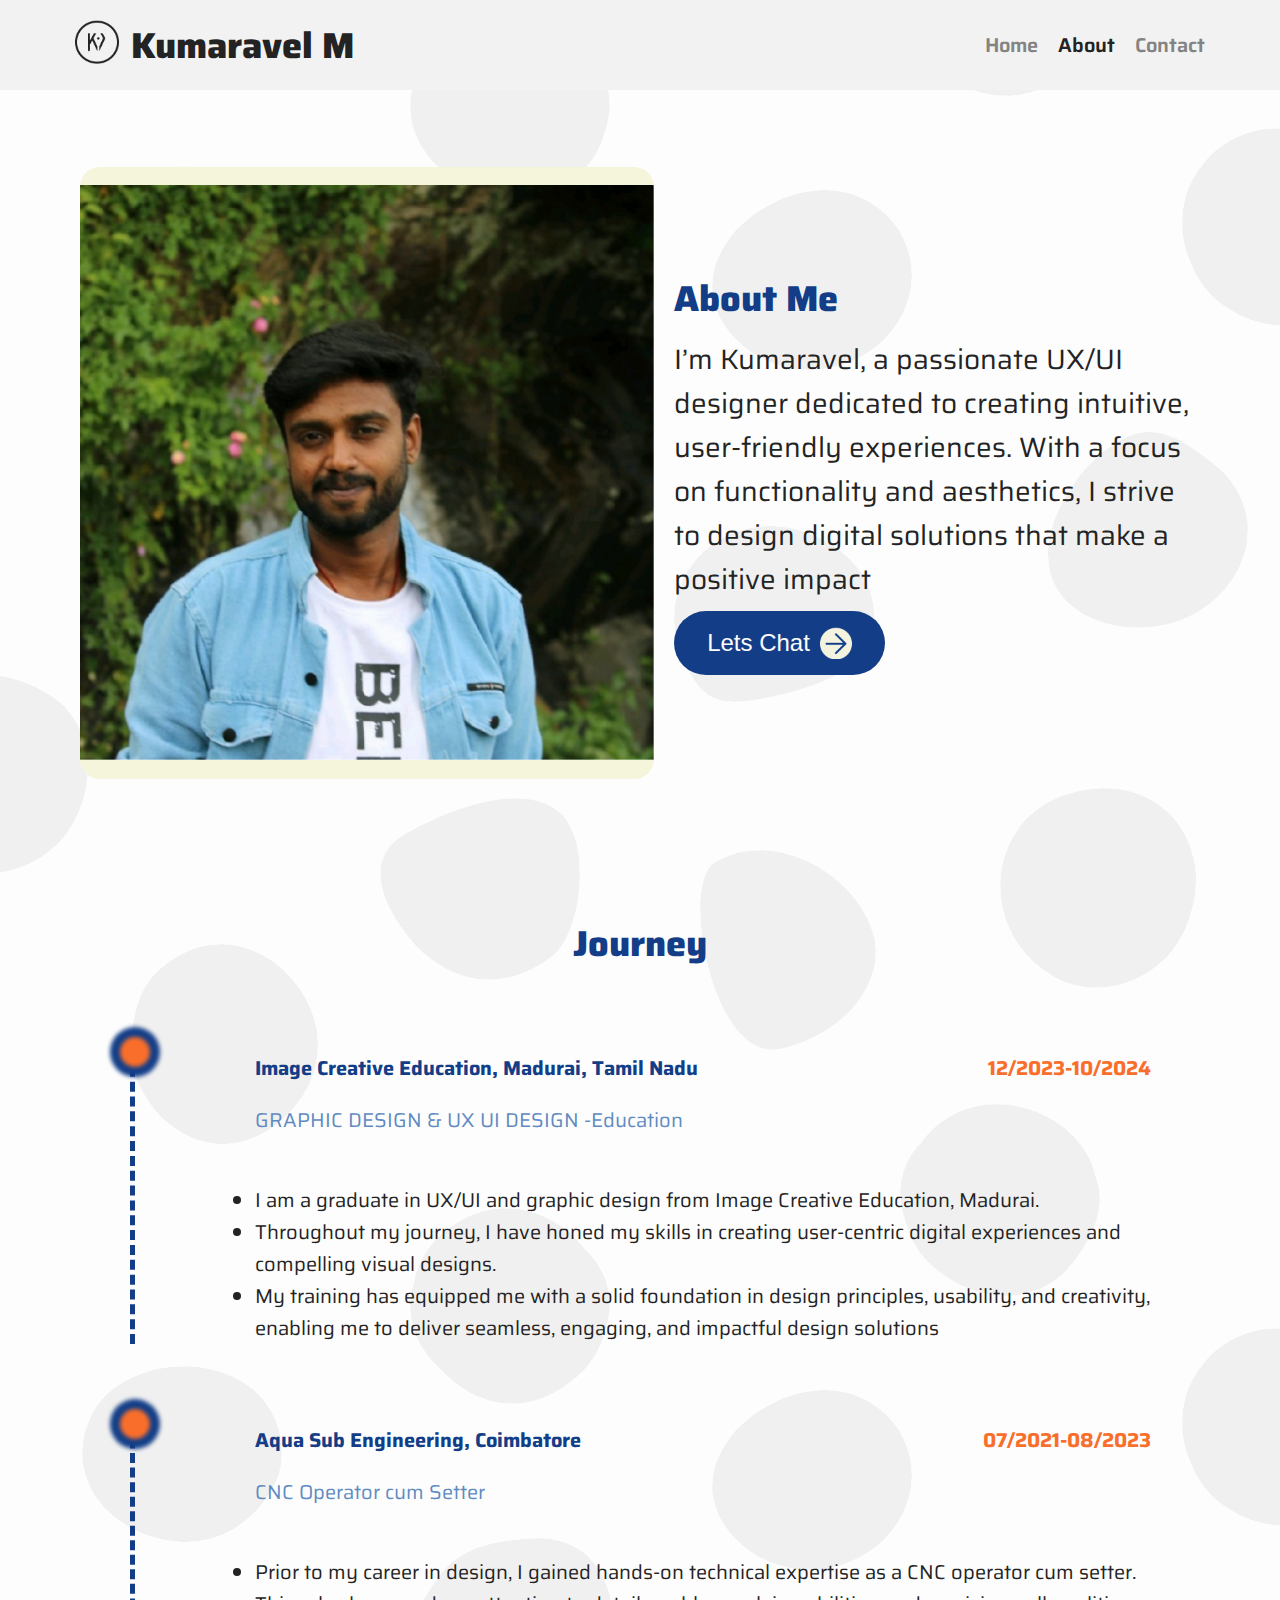
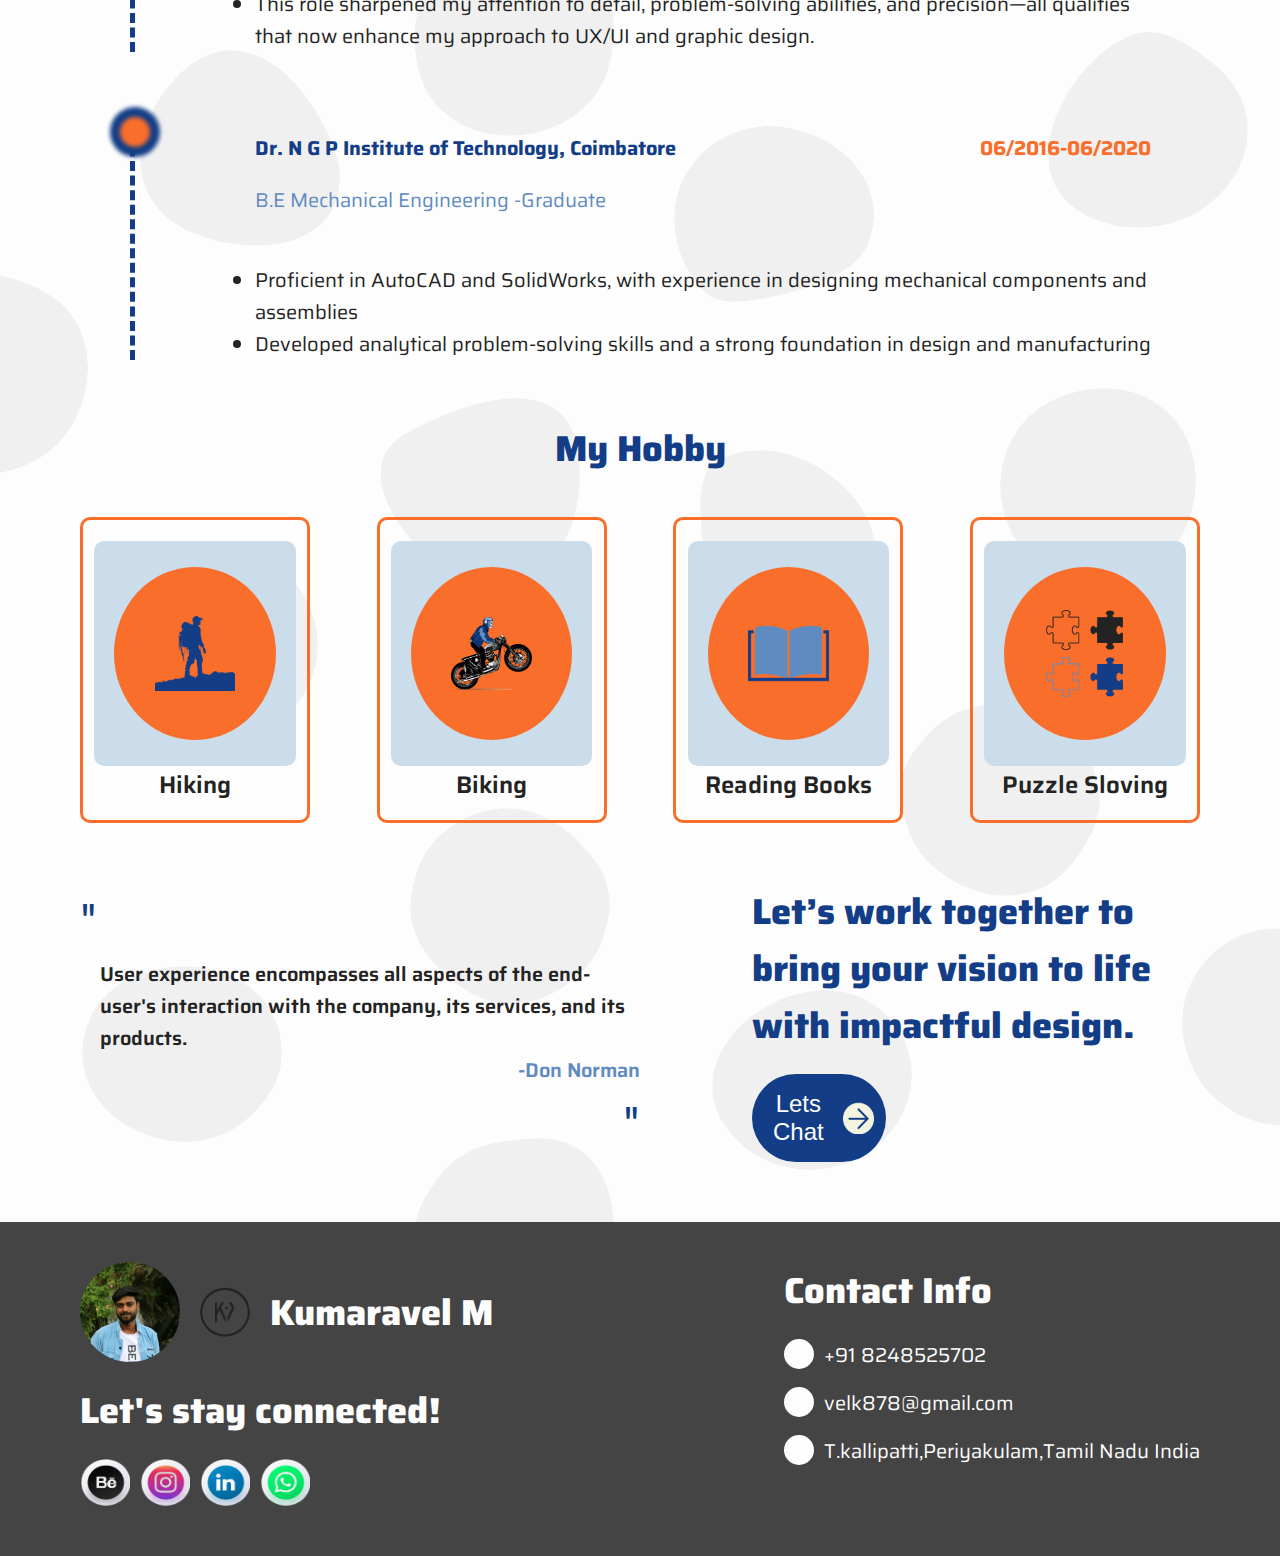
==== commit cb814242: "Add files via upload" ====
--- a/about.html
+++ b/about.html
@@ -65,10 +65,10 @@
                     <div class="dot bg-sec">
                     </div>
                 </div>
-                <div class="journeyCardHead fs-para pri-cl">
+                <div class="journeyCardHead fs-para ">
                     <div class="head-journey">
-                        <h2>Image Creative Education, Madurai, Tamil Nadu</h2>
-                        <h2 class="fs-para">12/2023-10/2024</h2>
+                        <h2 class="fs-para pri-cl">Image Creative Education, Madurai, Tamil Nadu</h2>
+                        <h2 class="fs-para bg-sec-text">12/2023-10/2024</h2>
                     </div>
                     <div>
                         <p class="fs-para  sec-cl">GRAPHIC DESIGN & UX UI DESIGN
@@ -94,10 +94,10 @@
                     <div class="dot bg-sec">
                     </div>
                 </div>
-                <div class="journeyCardHead fs-para pri-cl">
+                <div class="journeyCardHead fs-para ">
                     <div class="head-journey">
-                        <h2>Aqua Sub Engineering, Coimbatore</h2>
-                        <h2 class="fs-para">07/2021-08/2023</h2>
+                        <h2 class="fs-para pri-cl">Aqua Sub Engineering, Coimbatore</h2>
+                        <h2 class="fs-para bg-sec-text">07/2021-08/2023</h2>
                     </div>
                     <div>
                         <p class="fs-para sec-cl">CNC Operator cum Setter
@@ -121,10 +121,10 @@
                     <div class="dot bg-sec">
                     </div>
                 </div>
-                <div class="journeyCardHead fs-para pri-cl">
+                <div class="journeyCardHead fs-para ">
                     <div class="head-journey">
-                        <h2>Dr. N G P Institute of Technology, Coimbatore </h2>
-                        <h2 class="fs-para">06/2016-06/2020</h2>
+                        <h2 class="fs-para pri-cl">Dr. N G P Institute of Technology, Coimbatore </h2>
+                        <h2 class="fs-para bg-sec-text">06/2016-06/2020</h2>
                     </div>
                     <div>
                         <p class="fs-para sec-cl">B.E Mechanical Engineering -Graduate
--- a/main.css
+++ b/main.css
@@ -41,7 +41,7 @@
 }
 
 .bg-two {
-    background-color: rgb(131, 131, 131, 0.4);
+    background-color: rgb(19, 62, 135,0.3);
 }
 
 .bg-three {
@@ -407,10 +407,6 @@
     color: #232323;
 }
 
-.main-body .portfolio .head-portfolio h1 {
-    color: #133E87;
-    font-size: 36px;
-}
 
 .main-body .portfolio .portfolio-content {
     display: flex;
@@ -642,6 +638,7 @@
     }
     .main-body .banner .main-banner{
         padding: 0px 24px;
+        background-color: rgb(19, 62, 135,0.1);
     }
     
 .main-body .banner .main-banner{
@@ -797,12 +794,9 @@
 @media(max-width:470px){
     .main-body .portfolio .designs{
         position: relative;
-        background-color: rgb(131, 131, 131, 0.4);
-    }
-    .main-body .portfolio .designs .design-image{
-        /* position: absolute; */
-        /* display: none; */
-    }
+        background-color: rgb(19, 62, 135,0.3);;
+    }
+    
     /* .designs-rev{
         display: flex;
         flex-direction: column;
--- a/about.css
+++ b/about.css
@@ -9,6 +9,9 @@
 
 .bg-sec {
     background-color: #F96E2A;
+}
+.bg-sec-text {
+    color: #F96E2A;
 }
 
 .link {
